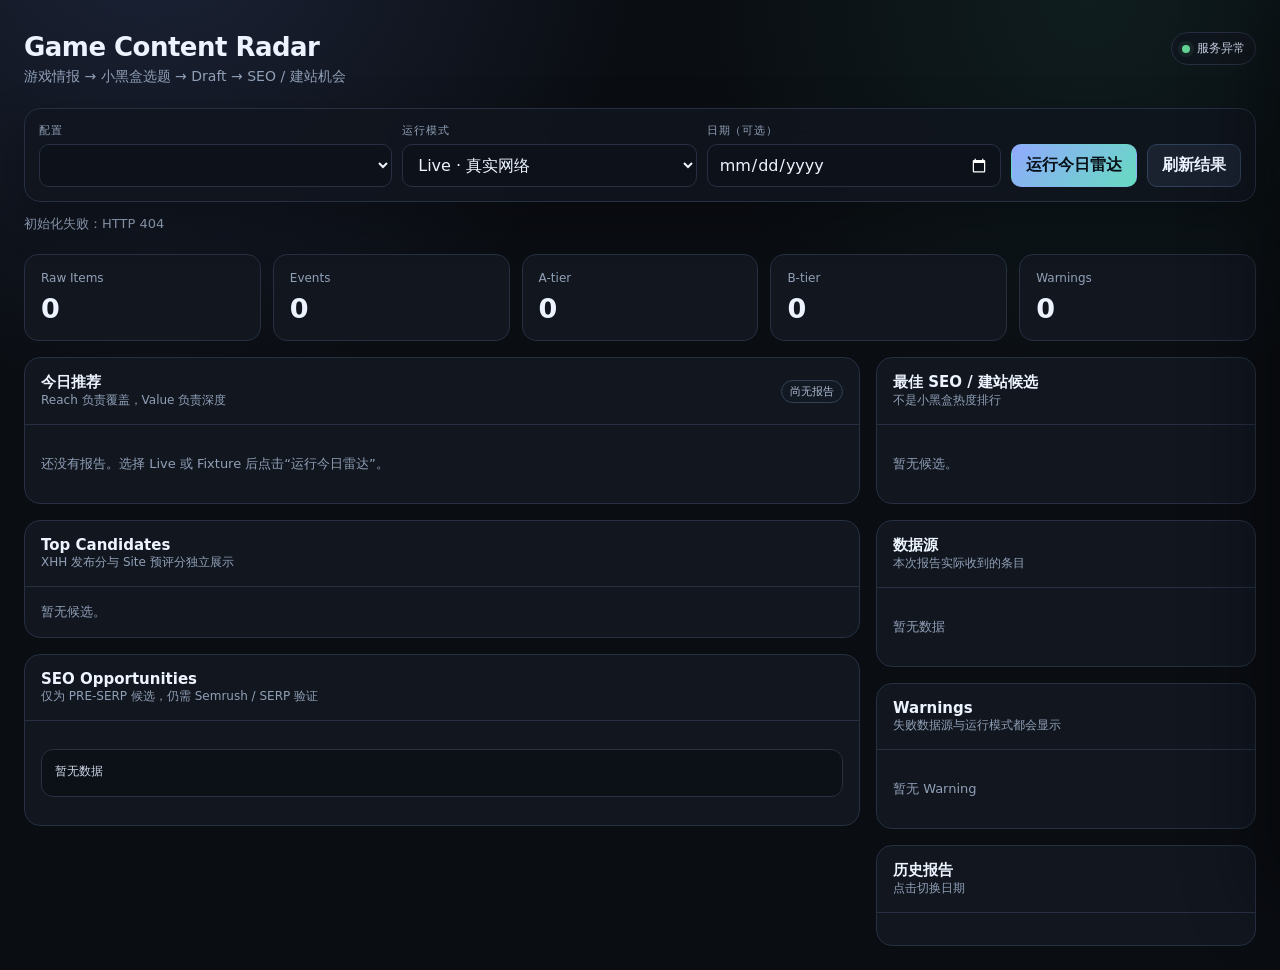
==== src/game_content_radar/web_ui/index.html @ a69b520b "feat: 增加本地网页仪表盘" ====
<!doctype html>
<html lang="zh-CN">
<head>
  <meta charset="utf-8" />
  <meta name="viewport" content="width=device-width, initial-scale=1" />
  <title>Game Content Radar</title>
  <style>
    :root {
      color-scheme: dark;
      --bg: #0a0d12;
      --panel: #11161f;
      --panel-2: #151c27;
      --border: #263041;
      --text: #edf3ff;
      --muted: #91a0b7;
      --soft: #c8d3e5;
      --accent: #7c9cff;
      --accent-2: #4bd7b5;
      --warn: #f3b44e;
      --danger: #ff6b7a;
      --good: #62d394;
      --shadow: 0 16px 46px rgba(0,0,0,.28);
    }
    * { box-sizing: border-box; }
    body {
      margin: 0;
      background:
        radial-gradient(circle at 12% -10%, rgba(124,156,255,.16), transparent 32%),
        radial-gradient(circle at 85% 0%, rgba(75,215,181,.08), transparent 28%),
        var(--bg);
      color: var(--text);
      font-family: Inter, ui-sans-serif, system-ui, -apple-system, BlinkMacSystemFont, "Segoe UI", sans-serif;
      min-height: 100vh;
    }
    button, select, input, textarea { font: inherit; }
    button { cursor: pointer; }
    a { color: #a8bbff; text-decoration: none; }
    a:hover { text-decoration: underline; }
    .shell { max-width: 1500px; margin: 0 auto; padding: 24px; }
    .topbar {
      display: flex; justify-content: space-between; gap: 20px; align-items: flex-start;
      padding: 8px 0 22px;
    }
    .brand h1 { margin: 0 0 6px; font-size: 26px; letter-spacing: -.02em; }
    .brand p { margin: 0; color: var(--muted); font-size: 14px; }
    .pill {
      display: inline-flex; align-items: center; gap: 7px; border: 1px solid var(--border);
      background: rgba(17,22,31,.8); padding: 7px 10px; border-radius: 999px;
      color: var(--soft); font-size: 12px; white-space: nowrap;
    }
    .dot { width: 8px; height: 8px; border-radius: 50%; background: var(--good); box-shadow: 0 0 0 4px rgba(98,211,148,.08); }
    .controlbar {
      display: grid; grid-template-columns: 1.2fr 1fr 1fr auto auto; gap: 10px;
      background: rgba(17,22,31,.86); border: 1px solid var(--border); border-radius: 16px;
      padding: 14px; box-shadow: var(--shadow); position: sticky; top: 12px; z-index: 8;
      backdrop-filter: blur(14px);
    }
    .field { display: flex; flex-direction: column; gap: 6px; }
    .field label { color: var(--muted); font-size: 11px; text-transform: uppercase; letter-spacing: .08em; }
    select, input[type="date"] {
      width: 100%; color: var(--text); background: #0d121a; border: 1px solid var(--border);
      border-radius: 10px; padding: 10px 11px; outline: none;
    }
    select:focus, input:focus, textarea:focus { border-color: #536ba8; box-shadow: 0 0 0 3px rgba(124,156,255,.1); }
    .primary, .secondary, .ghost {
      border-radius: 10px; padding: 10px 14px; border: 1px solid transparent; font-weight: 700;
      min-height: 40px;
    }
    .primary { color: #081018; background: linear-gradient(135deg, #91a9ff, #66dbc0); }
    .primary:disabled { opacity: .45; cursor: not-allowed; }
    .secondary { background: #1a2230; border-color: #31405a; color: var(--text); }
    .ghost { background: transparent; border-color: var(--border); color: var(--soft); }
    .toolbar-button { align-self: end; }
    .statusline { margin-top: 10px; min-height: 24px; color: var(--muted); font-size: 13px; display: flex; align-items: center; gap: 9px; }
    .spinner { width: 14px; height: 14px; border-radius: 50%; border: 2px solid #3a4558; border-top-color: var(--accent); animation: spin .8s linear infinite; display: none; }
    .spinner.on { display: inline-block; }
    @keyframes spin { to { transform: rotate(360deg); } }
    .mode-banner {
      margin-top: 18px; border-radius: 14px; padding: 12px 14px; border: 1px solid var(--border);
      display: none; font-size: 13px;
    }
    .mode-banner.fixture { display: block; border-color: #795d2c; background: rgba(243,180,78,.09); color: #f9d69a; }
    .mode-banner.offline { display: block; border-color: #5b5366; background: rgba(145,160,183,.08); color: #cad3e0; }
    .mode-banner.live { display: block; border-color: #285c4e; background: rgba(75,215,181,.07); color: #a7ecd9; }
    .stats { display: grid; grid-template-columns: repeat(5, minmax(0, 1fr)); gap: 12px; margin-top: 18px; }
    .stat { background: var(--panel); border: 1px solid var(--border); border-radius: 14px; padding: 16px; }
    .stat .k { color: var(--muted); font-size: 12px; margin-bottom: 8px; }
    .stat .v { font-size: 27px; font-weight: 800; letter-spacing: -.03em; }
    .layout { display: grid; grid-template-columns: minmax(0, 1.65fr) minmax(320px, .75fr); gap: 16px; margin-top: 16px; }
    .stack { display: flex; flex-direction: column; gap: 16px; }
    .panel { background: var(--panel); border: 1px solid var(--border); border-radius: 16px; overflow: hidden; }
    .panel-head { display: flex; justify-content: space-between; align-items: center; gap: 12px; padding: 15px 16px; border-bottom: 1px solid var(--border); }
    .panel-head h2 { margin: 0; font-size: 15px; }
    .panel-head .sub { color: var(--muted); font-size: 12px; }
    .panel-body { padding: 16px; }
    .picks { display: grid; grid-template-columns: 1fr 1fr; gap: 14px; }
    .pick-card { border: 1px solid var(--border); background: linear-gradient(145deg, rgba(21,28,39,.96), rgba(14,19,27,.96)); border-radius: 15px; padding: 16px; min-height: 250px; }
    .pick-kicker { color: var(--muted); font-size: 11px; text-transform: uppercase; letter-spacing: .1em; display: flex; justify-content: space-between; align-items: center; gap: 8px; }
    .score { display: inline-flex; align-items: center; justify-content: center; width: 42px; height: 42px; border-radius: 12px; background: #0b1119; border: 1px solid #324057; font-weight: 800; color: #b8c6ff; }
    .pick-card h3 { margin: 13px 0 6px; font-size: 18px; line-height: 1.4; }
    .meta { color: var(--muted); font-size: 12px; display: flex; flex-wrap: wrap; gap: 6px 10px; }
    .reason-list { margin: 14px 0; padding-left: 18px; color: var(--soft); font-size: 13px; line-height: 1.65; }
    .actions { display: flex; flex-wrap: wrap; gap: 8px; margin-top: 14px; }
    .tiny { padding: 8px 10px; min-height: auto; font-size: 12px; border-radius: 9px; }
    .tag { display: inline-flex; border: 1px solid #334056; background: #121923; color: #aebad0; border-radius: 999px; padding: 3px 8px; font-size: 11px; }
    .table-wrap { overflow: auto; }
    table { width: 100%; border-collapse: collapse; min-width: 760px; }
    th { text-align: left; color: var(--muted); font-size: 11px; font-weight: 600; padding: 11px 12px; border-bottom: 1px solid var(--border); text-transform: uppercase; letter-spacing: .07em; }
    td { padding: 12px; border-bottom: 1px solid #202a39; font-size: 13px; vertical-align: top; }
    tr:last-child td { border-bottom: 0; }
    tbody tr:hover { background: rgba(124,156,255,.035); }
    .rank { color: var(--muted); width: 34px; }
    .score-cell { font-weight: 800; font-variant-numeric: tabular-nums; }
    .site-high { color: #78dfaa; }
    .seo-card h3 { margin: 0 0 8px; line-height: 1.4; }
    .source-cloud { display: flex; flex-wrap: wrap; gap: 8px; }
    .source-item { border: 1px solid var(--border); border-radius: 10px; padding: 7px 9px; font-size: 12px; color: var(--soft); background: var(--panel-2); }
    .warning-list { margin: 0; padding-left: 18px; color: #f1c77f; font-size: 13px; line-height: 1.7; }
    .empty { color: var(--muted); font-size: 13px; padding: 14px 0; }
    .history { display: flex; flex-direction: column; gap: 7px; max-height: 270px; overflow: auto; }
    .history button { text-align: left; background: #0e141d; color: var(--soft); border: 1px solid var(--border); padding: 9px 10px; border-radius: 9px; }
    .history button:hover, .history button.active { border-color: #536ba8; background: #141c29; }
    pre.markdown { white-space: pre-wrap; word-break: break-word; background: #0c1118; border: 1px solid var(--border); border-radius: 12px; padding: 13px; max-height: 420px; overflow: auto; color: #cfd8e7; font-size: 12px; line-height: 1.65; }
    .drawer-backdrop { position: fixed; inset: 0; background: rgba(0,0,0,.62); z-index: 30; display: none; }
    .drawer-backdrop.on { display: block; }
    .drawer { position: fixed; top: 0; right: 0; height: 100vh; width: min(720px, 94vw); background: #0d121a; border-left: 1px solid var(--border); z-index: 31; transform: translateX(100%); transition: transform .2s ease; display: flex; flex-direction: column; box-shadow: -18px 0 70px rgba(0,0,0,.4); }
    .drawer.on { transform: translateX(0); }
    .drawer-head { padding: 16px 18px; border-bottom: 1px solid var(--border); display: flex; justify-content: space-between; gap: 12px; align-items: center; }
    .drawer-head h2 { font-size: 16px; margin: 0; }
    .drawer-body { padding: 16px 18px 40px; overflow: auto; flex: 1; }
    .drawer label { display: block; color: var(--muted); font-size: 11px; text-transform: uppercase; letter-spacing: .08em; margin: 16px 0 7px; }
    .drawer input[type="text"], .drawer textarea { width: 100%; background: #0a0f16; color: var(--text); border: 1px solid var(--border); border-radius: 10px; padding: 11px 12px; outline: none; }
    .drawer textarea { min-height: 320px; resize: vertical; line-height: 1.65; }
    .title-options { display: flex; flex-direction: column; gap: 7px; }
    .title-option { width: 100%; text-align: left; background: #111821; border: 1px solid var(--border); color: var(--soft); border-radius: 10px; padding: 9px 10px; font-size: 12px; line-height: 1.5; }
    .title-option:hover { border-color: #536ba8; }
    .evidence { font-size: 12px; color: var(--muted); line-height: 1.6; }
    .toast { position: fixed; bottom: 18px; left: 50%; transform: translateX(-50%) translateY(20px); background: #182232; border: 1px solid #3a4b66; color: var(--text); padding: 10px 14px; border-radius: 10px; opacity: 0; pointer-events: none; transition: .18s ease; z-index: 50; box-shadow: var(--shadow); }
    .toast.on { opacity: 1; transform: translateX(-50%) translateY(0); }
    @media (max-width: 1000px) {
      .controlbar { grid-template-columns: 1fr 1fr; position: static; }
      .toolbar-button { align-self: auto; }
      .stats { grid-template-columns: repeat(3, 1fr); }
      .layout { grid-template-columns: 1fr; }
    }
    @media (max-width: 700px) {
      .shell { padding: 15px; }
      .topbar { flex-direction: column; }
      .controlbar { grid-template-columns: 1fr; }
      .stats { grid-template-columns: 1fr 1fr; }
      .picks { grid-template-columns: 1fr; }
    }
  </style>
</head>
<body>
  <div class="shell">
    <div class="topbar">
      <div class="brand">
        <h1>Game Content Radar</h1>
        <p>游戏情报 → 小黑盒选题 → Draft → SEO / 建站机会</p>
      </div>
      <div class="pill"><span class="dot"></span><span id="serverState">本地服务已连接</span></div>
    </div>

    <div class="controlbar">
      <div class="field">
        <label>配置</label>
        <select id="configSelect"></select>
      </div>
      <div class="field">
        <label>运行模式</label>
        <select id="modeSelect">
          <option value="live">Live · 真实网络</option>
          <option value="fixture">Fixture · 测试数据</option>
          <option value="offline">Offline · 不联网</option>
        </select>
      </div>
      <div class="field">
        <label>日期（可选）</label>
        <input id="dateInput" type="date" />
      </div>
      <button class="primary toolbar-button" id="runButton">运行今日雷达</button>
      <button class="secondary toolbar-button" id="refreshButton">刷新结果</button>
    </div>
    <div class="statusline"><span class="spinner" id="spinner"></span><span id="statusText">正在读取报告…</span></div>
    <div id="modeBanner" class="mode-banner"></div>

    <div class="stats" id="stats"></div>

    <div class="layout">
      <main class="stack">
        <section class="panel">
          <div class="panel-head">
            <div><h2>今日推荐</h2><div class="sub">Reach 负责覆盖，Value 负责深度</div></div>
            <span class="tag" id="reportDate">尚无报告</span>
          </div>
          <div class="panel-body"><div class="picks" id="picks"></div></div>
        </section>

        <section class="panel">
          <div class="panel-head"><div><h2>Top Candidates</h2><div class="sub">XHH 发布分与 Site 预评分独立展示</div></div></div>
          <div class="table-wrap" id="candidateTable"></div>
        </section>

        <section class="panel">
          <div class="panel-head"><div><h2>SEO Opportunities</h2><div class="sub">仅为 PRE-SERP 候选，仍需 Semrush / SERP 验证</div></div></div>
          <div class="panel-body"><pre class="markdown" id="seoMarkdown">暂无数据</pre></div>
        </section>
      </main>

      <aside class="stack">
        <section class="panel">
          <div class="panel-head"><div><h2>最佳 SEO / 建站候选</h2><div class="sub">不是小黑盒热度排行</div></div></div>
          <div class="panel-body" id="seoPick"></div>
        </section>

        <section class="panel">
          <div class="panel-head"><div><h2>数据源</h2><div class="sub">本次报告实际收到的条目</div></div></div>
          <div class="panel-body"><div class="source-cloud" id="sourceCounts"></div></div>
        </section>

        <section class="panel">
          <div class="panel-head"><div><h2>Warnings</h2><div class="sub">失败数据源与运行模式都会显示</div></div></div>
          <div class="panel-body" id="warnings"></div>
        </section>

        <section class="panel">
          <div class="panel-head"><div><h2>历史报告</h2><div class="sub">点击切换日期</div></div></div>
          <div class="panel-body"><div class="history" id="history"></div></div>
        </section>
      </aside>
    </div>
  </div>

  <div class="drawer-backdrop" id="drawerBackdrop"></div>
  <aside class="drawer" id="drawer">
    <div class="drawer-head">
      <h2 id="drawerTitle">小黑盒 Draft</h2>
      <button class="ghost tiny" id="closeDrawer">关闭</button>
    </div>
    <div class="drawer-body">
      <div class="actions">
        <button class="primary tiny" id="copyDraft">复制发布文本</button>
        <button class="secondary tiny" id="saveDraft">保存编辑稿</button>
      </div>
      <label>标题</label>
      <input id="draftTitle" type="text" />
      <label>标题候选</label>
      <div class="title-options" id="titleOptions"></div>
      <label>正文</label>
      <textarea id="draftBody"></textarea>
      <label>互动问题</label>
      <input id="commentHook" type="text" />
      <label>Evidence / Sources</label>
      <div class="evidence" id="draftEvidence"></div>
    </div>
  </aside>
  <div class="toast" id="toast"></div>

<script>
  const state = { meta: null, report: null, activeDate: null, activeDraftSlug: null, jobId: null };
  const $ = (id) => document.getElementById(id);

  function esc(value) {
    return String(value ?? "").replace(/[&<>'"]/g, c => ({'&':'&amp;','<':'&lt;','>':'&gt;',"'":'&#39;','"':'&quot;'}[c]));
  }

  function jsArg(value) {
    return encodeURIComponent(String(value ?? '')).replace(/'/g, '%27');
  }

  function safeUrl(value) {
    try {
      const url = new URL(String(value ?? ''));
      return ['http:', 'https:'].includes(url.protocol) ? url.href : '';
    } catch {
      return '';
    }
  }

  function toast(message) {
    const el = $('toast');
    el.textContent = message;
    el.classList.add('on');
    clearTimeout(el._timer);
    el._timer = setTimeout(() => el.classList.remove('on'), 1800);
  }

  async function api(path, options = {}) {
    const res = await fetch(path, { headers: {'Content-Type': 'application/json'}, ...options });
    let data = null;
    try { data = await res.json(); } catch { data = {}; }
    if (!res.ok) throw new Error(data.detail || `HTTP ${res.status}`);
    return data;
  }

  function configQuery() {
    const value = $('configSelect').value;
    return value ? `?config=${encodeURIComponent(value)}` : '';
  }

  async function loadMeta() {
    state.meta = await api('/api/meta');
    const select = $('configSelect');
    select.innerHTML = '';
    const configs = state.meta.configs.length ? state.meta.configs : [state.meta.default_config];
    configs.forEach(path => {
      const option = document.createElement('option');
      option.value = path;
      option.textContent = path;
      if (path === state.meta.default_config) option.selected = true;
      select.appendChild(option);
    });
  }

  async function loadReports(preferredDate = null) {
    const data = await api('/api/reports' + configQuery());
    renderHistory(data.dates || []);
    const date = preferredDate || state.activeDate || data.dates?.[0];
    if (date) await loadReport(date);
    else renderEmptyDashboard();
  }

  async function loadReport(date) {
    setStatus(`正在读取 ${date}…`, true);
    const report = await api(`/api/reports/${encodeURIComponent(date)}` + configQuery());
    state.report = report;
    state.activeDate = date;
    renderReport(report);
    const dates = [...document.querySelectorAll('#history button')];
    dates.forEach(b => b.classList.toggle('active', b.dataset.date === date));
    setStatus(`已加载 ${date} 报告`, false);
  }

  function renderEmptyDashboard() {
    state.report = null;
    state.activeDate = null;
    $('reportDate').textContent = '尚无报告';
    $('stats').innerHTML = [
      ['Raw Items', 0], ['Events', 0], ['A-tier', 0], ['B-tier', 0], ['Warnings', 0]
    ].map(([k,v]) => `<div class="stat"><div class="k">${k}</div><div class="v">${v}</div></div>`).join('');
    $('picks').innerHTML = '<div class="empty">还没有报告。选择 Live 或 Fixture 后点击“运行今日雷达”。</div>';
    $('candidateTable').innerHTML = '<div class="empty" style="padding:16px">暂无候选。</div>';
    $('seoPick').innerHTML = '<div class="empty">暂无候选。</div>';
    $('sourceCounts').innerHTML = '<span class="empty">暂无数据</span>';
    $('warnings').innerHTML = '<div class="empty">暂无 Warning</div>';
    $('seoMarkdown').textContent = '暂无数据';
    $('modeBanner').className = 'mode-banner';
  }

  function renderReport(report) {
    $('reportDate').textContent = report.date;
    renderModeBanner(report.mode, report.warnings || []);
    const stats = report.stats || {};
    const rows = [
      ['Raw Items', stats.raw_items ?? 0],
      ['Events', stats.events ?? 0],
      ['A-tier (80+)', stats.a_tier ?? 0],
      ['B-tier (65–79)', stats.b_tier ?? 0],
      ['Warnings', (report.warnings || []).length],
    ];
    $('stats').innerHTML = rows.map(([k,v]) => `<div class="stat"><div class="k">${esc(k)}</div><div class="v">${esc(v)}</div></div>`).join('');
    renderPicks(report);
    renderCandidates(report.candidates || []);
    renderSeoPick(report.seo_pick);
    renderSources(report.source_counts || {});
    renderWarnings(report.warnings || []);
    $('seoMarkdown').textContent = report.seo_markdown || '暂无 SEO Opportunity 文件。';
  }

  function renderModeBanner(mode, warnings) {
    const el = $('modeBanner');
    el.className = `mode-banner ${mode}`;
    if (mode === 'fixture') {
      el.innerHTML = '<strong>Fixture 测试报告</strong>：当前数据来自 synthetic/offline fixture，不代表真实 Steam / Epic / Reddit / 小黑盒当天信息。请切到 <strong>Live</strong> 再做选题决策。';
    } else if (mode === 'offline') {
      el.innerHTML = '<strong>Offline 报告</strong>：本次没有执行网络采集，只用于检查流程。';
    } else {
      const failureCount = warnings.filter(x => /failed|unavailable|error/i.test(x)).length;
      el.innerHTML = failureCount
        ? `<strong>Live 报告</strong>：已执行真实网络采集，但有 ${failureCount} 个数据源/步骤出现异常，请先看 Warnings。`
        : '<strong>Live 报告</strong>：数据来自本次真实网络采集，可进入人工审核流程。';
    }
  }

  function pickHtml(kind, event, draftSlug, draft) {
    if (!event) return `<div class="pick-card"><div class="pick-kicker">${kind}</div><div class="empty">今天没有达到阈值的推荐。</div></div>`;
    const reasons = (event.xhh_reasons || []).slice(0, 4).map(r => `<li>${esc(r)}</li>`).join('');
    const draftButton = draft ? `<button class="primary tiny" onclick="openDraft('${draftSlug}')">打开 Draft</button>` : '';
    const sources = (event.source_names || []).map(s => `<span class="tag">${esc(s)}</span>`).join(' ');
    return `<div class="pick-card">
      <div class="pick-kicker"><span>${esc(kind)}</span><span class="score">${esc(event.xhh_score)}</span></div>
      <h3>${esc(event.event_title)}</h3>
      <div class="meta"><span>${esc(event.game_name)}</span><span>${esc(event.category)}</span><span>Site ${esc(event.site_score)}</span></div>
      <div style="margin-top:10px">${sources}</div>
      <ul class="reason-list">${reasons || '<li>暂无评分理由</li>'}</ul>
      <div class="actions">${draftButton}<button class="ghost tiny" onclick="copyText('${jsArg(event.event_title)}')">复制选题</button></div>
    </div>`;
  }

  function renderPicks(report) {
    $('picks').innerHTML =
      pickHtml('Reach Pick', report.reach_pick, 'reach-pick', report.drafts?.['reach-pick']) +
      pickHtml('Value Pick', report.value_pick, 'value-pick', report.drafts?.['value-pick']);
  }

  function renderCandidates(items) {
    if (!items.length) {
      $('candidateTable').innerHTML = '<div class="empty" style="padding:16px">暂无候选。</div>';
      return;
    }
    const body = items.map((e, i) => `<tr>
      <td class="rank">${i + 1}</td>
      <td><strong>${esc(e.event_title)}</strong><div class="meta" style="margin-top:5px">${esc(e.game_name)}</div></td>
      <td><span class="tag">${esc(e.category)}</span></td>
      <td class="score-cell">${esc(e.xhh_score)}</td>
      <td class="score-cell ${e.site_score >= 70 ? 'site-high' : ''}">${esc(e.site_score)}</td>
      <td>${(e.source_names || []).map(esc).join(', ') || '-'}</td>
    </tr>`).join('');
    $('candidateTable').innerHTML = `<table><thead><tr><th>#</th><th>Event</th><th>Type</th><th>XHH</th><th>Site(pre)</th><th>Sources</th></tr></thead><tbody>${body}</tbody></table>`;
  }

  function renderSeoPick(event) {
    if (!event) { $('seoPick').innerHTML = '<div class="empty">暂无候选。</div>'; return; }
    const sourceLinks = (event.source_urls || []).slice(0,4)
      .map((url, i) => [safeUrl(url), i])
      .filter(([url]) => url)
      .map(([url, i]) => `<a href="${esc(url)}" target="_blank" rel="noreferrer">来源 ${i + 1}</a>`)
      .join(' · ');
    $('seoPick').innerHTML = `<div class="seo-card">
      <div class="score" style="float:right">${esc(event.site_score)}</div>
      <h3>${esc(event.event_title)}</h3>
      <div class="meta"><span>${esc(event.category)}</span><span>XHH ${esc(event.xhh_score)}</span></div>
      <p style="color:var(--soft);font-size:13px;line-height:1.65;margin:14px 0">这是 PRE-SERP 分数，只表示值得进一步验证，不等于“应该马上建站”。</p>
      <div class="meta">${sourceLinks || '暂无来源链接'}</div>
    </div>`;
  }

  function renderSources(counts) {
    const entries = Object.entries(counts);
    $('sourceCounts').innerHTML = entries.length
      ? entries.map(([name,count]) => `<span class="source-item">${esc(name)} · <strong>${esc(count)}</strong></span>`).join('')
      : '<span class="empty">暂无数据</span>';
  }

  function renderWarnings(items) {
    $('warnings').innerHTML = items.length
      ? `<ul class="warning-list">${items.map(x => `<li>${esc(x)}</li>`).join('')}</ul>`
      : '<div class="empty">没有 Warning。</div>';
  }

  function renderHistory(dates) {
    $('history').innerHTML = dates.length
      ? dates.map(date => `<button data-date="${esc(date)}" onclick="loadReport('${esc(date)}')">${esc(date)}</button>`).join('')
      : '<div class="empty">暂无历史报告。</div>';
  }

  function setStatus(text, spinning) {
    $('statusText').textContent = text;
    $('spinner').classList.toggle('on', !!spinning);
  }

  async function startRun() {
    const mode = $('modeSelect').value;
    const config = $('configSelect').value;
    const date = $('dateInput').value || null;
    $('runButton').disabled = true;
    setStatus(mode === 'live' ? '真实网络采集中，可能需要几分钟…' : '正在运行测试流程…', true);
    try {
      const job = await api('/api/run', {
        method: 'POST',
        body: JSON.stringify({ mode, config, date })
      });
      state.jobId = job.id;
      pollJob(job.id);
    } catch (err) {
      $('runButton').disabled = false;
      setStatus(`运行失败：${err.message}`, false);
    }
  }

  async function pollJob(jobId) {
    try {
      const job = await api(`/api/jobs/${jobId}`);
      if (job.status === 'done') {
        $('runButton').disabled = false;
        state.report = job.report;
        state.activeDate = job.date;
        renderReport(job.report);
        await loadReports(job.date);
        setStatus(`完成：${job.date}`, false);
        toast('今日雷达已生成');
        return;
      }
      if (job.status === 'error') {
        $('runButton').disabled = false;
        setStatus(`运行失败：${job.error}`, false);
        return;
      }
      setStatus(job.status === 'queued' ? '任务已排队…' : '采集 / 聚类 / 评分 / 生成 Draft 中…', true);
      setTimeout(() => pollJob(jobId), 1300);
    } catch (err) {
      $('runButton').disabled = false;
      setStatus(`任务状态读取失败：${err.message}`, false);
    }
  }

  function openDraft(slug) {
    const draft = state.report?.drafts?.[slug];
    if (!draft) return toast('这个选题没有 Draft');
    state.activeDraftSlug = slug;
    $('drawerTitle').textContent = slug === 'reach-pick' ? 'Reach Pick Draft' : slug === 'value-pick' ? 'Value Pick Draft' : 'Alternative Draft';
    $('draftTitle').value = draft.selected_title || '';
    $('draftBody').value = draft.body_markdown || '';
    $('commentHook').value = draft.comment_hook || '';
    $('titleOptions').innerHTML = (draft.title_candidates || []).map(t => `<button class="title-option" onclick="chooseTitle('${jsArg(t.title || '')}')"><strong>${esc(t.style || '候选')}</strong> · ${esc(t.title || '')}${t.score ? ` <span style="color:var(--muted)">(${esc(t.score)})</span>` : ''}</button>`).join('') || '<div class="empty">没有其他标题候选</div>';
    const evidence = (draft.evidence || []).map((e, i) => {
      const source = safeUrl(e.source);
      const link = source ? `<br><a href="${esc(source)}" target="_blank" rel="noreferrer">${esc(source)}</a>` : '';
      return `<div style="margin-bottom:9px"><strong>#${i+1}</strong> ${esc(e.claim || e.type || JSON.stringify(e))}${link}</div>`;
    }).join('');
    $('draftEvidence').innerHTML = evidence || '暂无 Evidence';
    $('drawerBackdrop').classList.add('on');
    $('drawer').classList.add('on');
  }

  function closeDraft() {
    $('drawerBackdrop').classList.remove('on');
    $('drawer').classList.remove('on');
  }

  function chooseTitle(encoded) {
    $('draftTitle').value = decodeURIComponent(encoded);
  }

  async function copyDraft() {
    const text = `${$('draftTitle').value}\n\n${$('draftBody').value}\n\n${$('commentHook').value}`.trim();
    await navigator.clipboard.writeText(text);
    toast('发布文本已复制');
  }

  async function saveDraft() {
    if (!state.activeDate || !state.activeDraftSlug) return;
    try {
      const result = await api(`/api/drafts/${state.activeDate}/${state.activeDraftSlug}` + configQuery(), {
        method: 'PUT',
        body: JSON.stringify({
          title: $('draftTitle').value,
          body_markdown: $('draftBody').value,
          comment_hook: $('commentHook').value,
        })
      });
      toast(`已保存：${result.path}`);
    } catch (err) {
      toast(`保存失败：${err.message}`);
    }
  }

  async function copyText(encoded) {
    await navigator.clipboard.writeText(decodeURIComponent(encoded));
    toast('已复制');
  }

  $('runButton').addEventListener('click', startRun);
  $('refreshButton').addEventListener('click', () => loadReports(state.activeDate).catch(err => setStatus(err.message, false)));
  $('configSelect').addEventListener('change', () => { state.activeDate = null; loadReports().catch(err => setStatus(err.message, false)); });
  $('closeDrawer').addEventListener('click', closeDraft);
  $('drawerBackdrop').addEventListener('click', closeDraft);
  $('copyDraft').addEventListener('click', copyDraft);
  $('saveDraft').addEventListener('click', saveDraft);

  (async function boot() {
    try {
      await loadMeta();
      await loadReports();
      if (!state.report) setStatus('没有现成报告，可以先用 Fixture 验证 UI，再切 Live。', false);
    } catch (err) {
      $('serverState').textContent = '服务异常';
      setStatus(`初始化失败：${err.message}`, false);
      renderEmptyDashboard();
    }
  })();
</script>
</body>
</html>
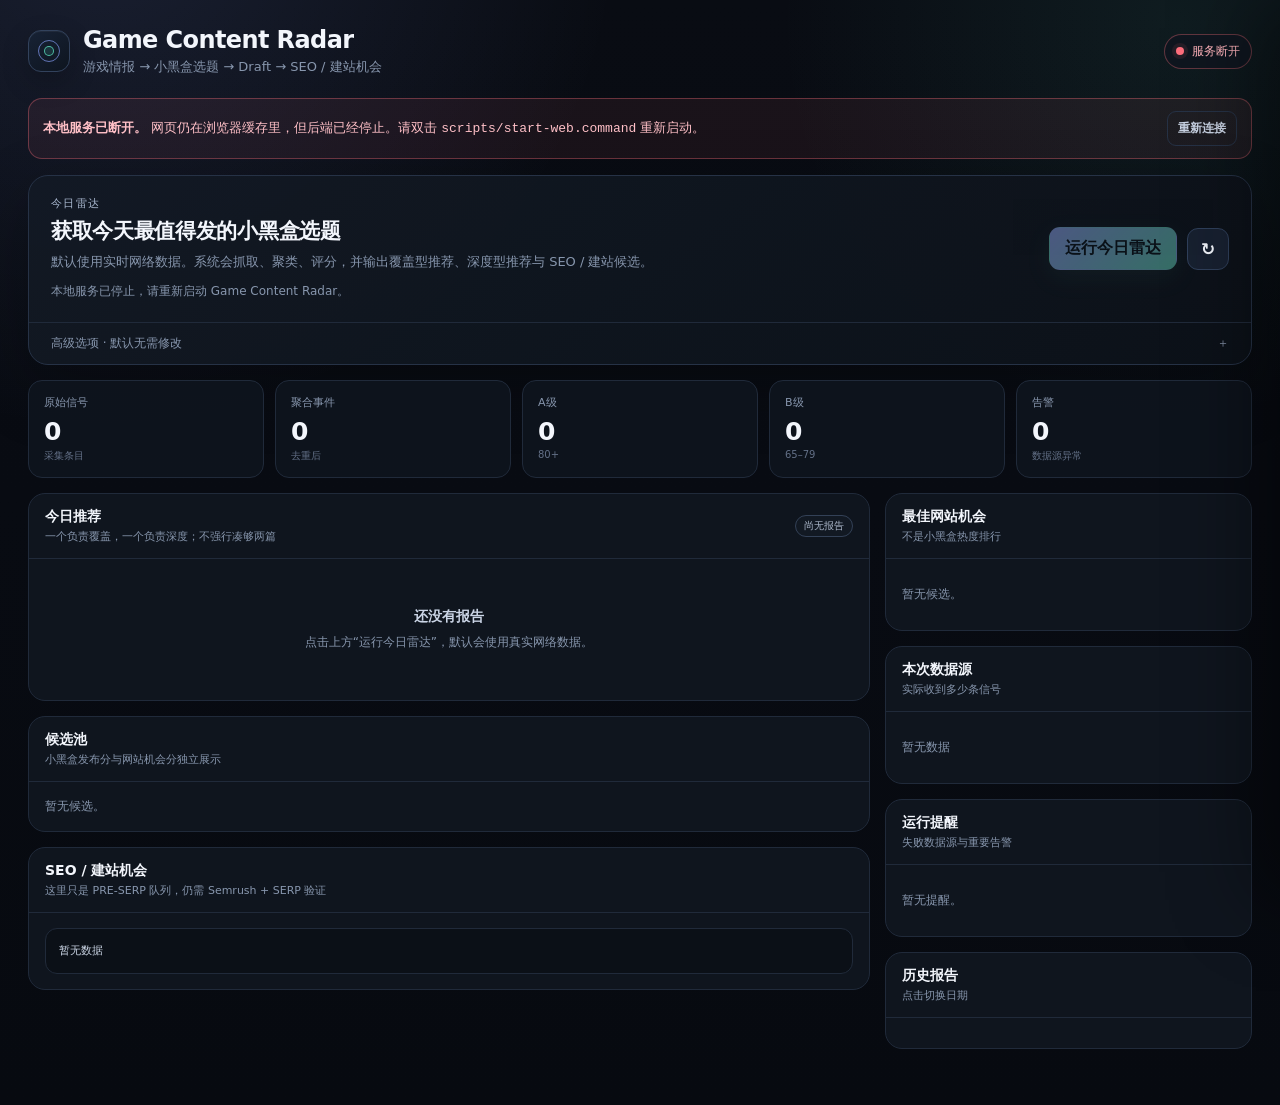
==== commit 4fc766ff: "feat: 优化本地仪表盘启动体验" ====
--- a/src/game_content_radar/web_ui/index.html
+++ b/src/game_content_radar/web_ui/index.html
@@ -7,225 +7,296 @@
   <style>
     :root {
       color-scheme: dark;
-      --bg: #0a0d12;
-      --panel: #11161f;
-      --panel-2: #151c27;
-      --border: #263041;
-      --text: #edf3ff;
-      --muted: #91a0b7;
-      --soft: #c8d3e5;
-      --accent: #7c9cff;
-      --accent-2: #4bd7b5;
-      --warn: #f3b44e;
-      --danger: #ff6b7a;
+      --bg: #080b12;
+      --bg-2: #0b1019;
+      --panel: rgba(16, 22, 32, .92);
+      --panel-2: #141b27;
+      --panel-3: #0d131d;
+      --border: #263246;
+      --border-soft: #202a3a;
+      --text: #f3f6fc;
+      --soft: #cbd5e6;
+      --muted: #8796ad;
+      --accent: #8ba3ff;
+      --accent-2: #59d9ba;
       --good: #62d394;
-      --shadow: 0 16px 46px rgba(0,0,0,.28);
+      --busy: #f0bb63;
+      --danger: #ff6f7d;
+      --warn: #f2bc68;
+      --shadow: 0 22px 64px rgba(0,0,0,.26);
     }
     * { box-sizing: border-box; }
+    html { background: var(--bg); }
     body {
       margin: 0;
+      min-height: 100vh;
+      color: var(--text);
       background:
-        radial-gradient(circle at 12% -10%, rgba(124,156,255,.16), transparent 32%),
-        radial-gradient(circle at 85% 0%, rgba(75,215,181,.08), transparent 28%),
-        var(--bg);
-      color: var(--text);
+        radial-gradient(circle at 8% -8%, rgba(139,163,255,.13), transparent 31%),
+        radial-gradient(circle at 92% 2%, rgba(89,217,186,.08), transparent 25%),
+        linear-gradient(180deg, #090c13 0%, #080b12 45%, #070a10 100%);
       font-family: Inter, ui-sans-serif, system-ui, -apple-system, BlinkMacSystemFont, "Segoe UI", sans-serif;
-      min-height: 100vh;
     }
     button, select, input, textarea { font: inherit; }
     button { cursor: pointer; }
-    a { color: #a8bbff; text-decoration: none; }
+    a { color: #aebeff; text-decoration: none; }
     a:hover { text-decoration: underline; }
-    .shell { max-width: 1500px; margin: 0 auto; padding: 24px; }
-    .topbar {
-      display: flex; justify-content: space-between; gap: 20px; align-items: flex-start;
-      padding: 8px 0 22px;
-    }
-    .brand h1 { margin: 0 0 6px; font-size: 26px; letter-spacing: -.02em; }
-    .brand p { margin: 0; color: var(--muted); font-size: 14px; }
-    .pill {
-      display: inline-flex; align-items: center; gap: 7px; border: 1px solid var(--border);
-      background: rgba(17,22,31,.8); padding: 7px 10px; border-radius: 999px;
-      color: var(--soft); font-size: 12px; white-space: nowrap;
-    }
-    .dot { width: 8px; height: 8px; border-radius: 50%; background: var(--good); box-shadow: 0 0 0 4px rgba(98,211,148,.08); }
-    .controlbar {
-      display: grid; grid-template-columns: 1.2fr 1fr 1fr auto auto; gap: 10px;
-      background: rgba(17,22,31,.86); border: 1px solid var(--border); border-radius: 16px;
-      padding: 14px; box-shadow: var(--shadow); position: sticky; top: 12px; z-index: 8;
-      backdrop-filter: blur(14px);
-    }
-    .field { display: flex; flex-direction: column; gap: 6px; }
-    .field label { color: var(--muted); font-size: 11px; text-transform: uppercase; letter-spacing: .08em; }
-    select, input[type="date"] {
-      width: 100%; color: var(--text); background: #0d121a; border: 1px solid var(--border);
-      border-radius: 10px; padding: 10px 11px; outline: none;
-    }
-    select:focus, input:focus, textarea:focus { border-color: #536ba8; box-shadow: 0 0 0 3px rgba(124,156,255,.1); }
+    .shell { max-width: 1480px; margin: 0 auto; padding: 24px 28px 56px; }
+    .topbar { display: flex; justify-content: space-between; gap: 24px; align-items: center; padding: 2px 0 22px; }
+    .brand { display: flex; align-items: center; gap: 13px; }
+    .brand-mark {
+      width: 42px; height: 42px; border-radius: 13px; position: relative; flex: 0 0 auto;
+      border: 1px solid #32425c; background: linear-gradient(145deg, #172235, #0e151f);
+      box-shadow: inset 0 1px 0 rgba(255,255,255,.05), 0 10px 28px rgba(0,0,0,.2);
+    }
+    .brand-mark::before, .brand-mark::after { content: ""; position: absolute; border-radius: 50%; border: 1px solid rgba(139,163,255,.65); }
+    .brand-mark::before { inset: 9px; }
+    .brand-mark::after { inset: 15px; border-color: rgba(89,217,186,.82); background: rgba(89,217,186,.13); }
+    .brand-copy h1 { margin: 0; font-size: 24px; letter-spacing: -.025em; }
+    .brand-copy p { margin: 4px 0 0; color: var(--muted); font-size: 13px; }
+    .server-pill {
+      display: inline-flex; align-items: center; gap: 8px; border: 1px solid var(--border);
+      background: rgba(16,22,32,.82); padding: 8px 11px; border-radius: 999px; color: var(--soft); font-size: 12px;
+    }
+    .server-dot { width: 8px; height: 8px; border-radius: 50%; background: var(--muted); box-shadow: 0 0 0 4px rgba(135,150,173,.08); }
+    .server-pill.ready .server-dot { background: var(--good); box-shadow: 0 0 0 4px rgba(98,211,148,.09); }
+    .server-pill.busy .server-dot { background: var(--busy); box-shadow: 0 0 0 4px rgba(240,187,99,.09); }
+    .server-pill.down { border-color: rgba(255,111,125,.35); color: #ffb3bb; }
+    .server-pill.down .server-dot { background: var(--danger); box-shadow: 0 0 0 4px rgba(255,111,125,.09); }
+
+    .connection-banner {
+      display: none; margin-bottom: 16px; border: 1px solid rgba(255,111,125,.35); background: rgba(255,111,125,.07);
+      color: #ffc0c7; border-radius: 14px; padding: 12px 14px; font-size: 13px; line-height: 1.55;
+      align-items: center; justify-content: space-between; gap: 16px;
+    }
+    .connection-banner.on { display: flex; }
+
+    .run-card {
+      border: 1px solid var(--border); border-radius: 20px; background: linear-gradient(145deg, rgba(18,25,36,.95), rgba(12,17,25,.95));
+      box-shadow: var(--shadow); overflow: hidden;
+    }
+    .run-main { display: grid; grid-template-columns: 1fr auto; gap: 24px; align-items: center; padding: 20px 22px; }
+    .eyebrow { color: #a9b8cf; font-size: 11px; text-transform: uppercase; letter-spacing: .12em; margin-bottom: 6px; }
+    .run-copy h2 { margin: 0 0 7px; font-size: 21px; letter-spacing: -.015em; }
+    .run-copy p { margin: 0; color: var(--muted); font-size: 13px; line-height: 1.55; }
+    .run-actions { display: flex; gap: 10px; align-items: center; }
     .primary, .secondary, .ghost {
-      border-radius: 10px; padding: 10px 14px; border: 1px solid transparent; font-weight: 700;
-      min-height: 40px;
-    }
-    .primary { color: #081018; background: linear-gradient(135deg, #91a9ff, #66dbc0); }
-    .primary:disabled { opacity: .45; cursor: not-allowed; }
-    .secondary { background: #1a2230; border-color: #31405a; color: var(--text); }
+      border-radius: 11px; min-height: 42px; padding: 10px 15px; border: 1px solid transparent; font-weight: 750;
+    }
+    .primary { color: #071016; background: linear-gradient(135deg, #98adff, #67dec1); box-shadow: 0 8px 24px rgba(89,217,186,.11); }
+    .primary:hover { filter: brightness(1.05); }
+    .primary:disabled { opacity: .45; cursor: not-allowed; filter: none; }
+    .secondary { background: #182131; border-color: #30405b; color: var(--text); }
     .ghost { background: transparent; border-color: var(--border); color: var(--soft); }
-    .toolbar-button { align-self: end; }
-    .statusline { margin-top: 10px; min-height: 24px; color: var(--muted); font-size: 13px; display: flex; align-items: center; gap: 9px; }
-    .spinner { width: 14px; height: 14px; border-radius: 50%; border: 2px solid #3a4558; border-top-color: var(--accent); animation: spin .8s linear infinite; display: none; }
+    .tiny { min-height: 34px; padding: 7px 10px; font-size: 12px; border-radius: 9px; }
+    .icon-button { width: 42px; padding: 0; display: inline-flex; align-items: center; justify-content: center; font-size: 17px; }
+    .run-status { display: flex; align-items: center; gap: 9px; color: var(--muted); font-size: 12px; margin-top: 10px; min-height: 20px; }
+    .spinner { width: 13px; height: 13px; border-radius: 50%; border: 2px solid #3d4859; border-top-color: var(--accent); display: none; animation: spin .8s linear infinite; }
     .spinner.on { display: inline-block; }
     @keyframes spin { to { transform: rotate(360deg); } }
-    .mode-banner {
-      margin-top: 18px; border-radius: 14px; padding: 12px 14px; border: 1px solid var(--border);
-      display: none; font-size: 13px;
-    }
-    .mode-banner.fixture { display: block; border-color: #795d2c; background: rgba(243,180,78,.09); color: #f9d69a; }
-    .mode-banner.offline { display: block; border-color: #5b5366; background: rgba(145,160,183,.08); color: #cad3e0; }
-    .mode-banner.live { display: block; border-color: #285c4e; background: rgba(75,215,181,.07); color: #a7ecd9; }
-    .stats { display: grid; grid-template-columns: repeat(5, minmax(0, 1fr)); gap: 12px; margin-top: 18px; }
-    .stat { background: var(--panel); border: 1px solid var(--border); border-radius: 14px; padding: 16px; }
-    .stat .k { color: var(--muted); font-size: 12px; margin-bottom: 8px; }
-    .stat .v { font-size: 27px; font-weight: 800; letter-spacing: -.03em; }
-    .layout { display: grid; grid-template-columns: minmax(0, 1.65fr) minmax(320px, .75fr); gap: 16px; margin-top: 16px; }
-    .stack { display: flex; flex-direction: column; gap: 16px; }
-    .panel { background: var(--panel); border: 1px solid var(--border); border-radius: 16px; overflow: hidden; }
-    .panel-head { display: flex; justify-content: space-between; align-items: center; gap: 12px; padding: 15px 16px; border-bottom: 1px solid var(--border); }
-    .panel-head h2 { margin: 0; font-size: 15px; }
-    .panel-head .sub { color: var(--muted); font-size: 12px; }
-    .panel-body { padding: 16px; }
-    .picks { display: grid; grid-template-columns: 1fr 1fr; gap: 14px; }
-    .pick-card { border: 1px solid var(--border); background: linear-gradient(145deg, rgba(21,28,39,.96), rgba(14,19,27,.96)); border-radius: 15px; padding: 16px; min-height: 250px; }
-    .pick-kicker { color: var(--muted); font-size: 11px; text-transform: uppercase; letter-spacing: .1em; display: flex; justify-content: space-between; align-items: center; gap: 8px; }
-    .score { display: inline-flex; align-items: center; justify-content: center; width: 42px; height: 42px; border-radius: 12px; background: #0b1119; border: 1px solid #324057; font-weight: 800; color: #b8c6ff; }
-    .pick-card h3 { margin: 13px 0 6px; font-size: 18px; line-height: 1.4; }
-    .meta { color: var(--muted); font-size: 12px; display: flex; flex-wrap: wrap; gap: 6px 10px; }
-    .reason-list { margin: 14px 0; padding-left: 18px; color: var(--soft); font-size: 13px; line-height: 1.65; }
-    .actions { display: flex; flex-wrap: wrap; gap: 8px; margin-top: 14px; }
-    .tiny { padding: 8px 10px; min-height: auto; font-size: 12px; border-radius: 9px; }
-    .tag { display: inline-flex; border: 1px solid #334056; background: #121923; color: #aebad0; border-radius: 999px; padding: 3px 8px; font-size: 11px; }
+    details.advanced { border-top: 1px solid var(--border-soft); }
+    details.advanced summary { list-style: none; cursor: pointer; color: var(--muted); font-size: 12px; padding: 12px 22px; user-select: none; }
+    details.advanced summary::-webkit-details-marker { display: none; }
+    details.advanced summary::after { content: "＋"; float: right; color: #7f8da2; }
+    details.advanced[open] summary::after { content: "－"; }
+    .advanced-grid { display: grid; grid-template-columns: 1.2fr 1fr 1fr; gap: 12px; padding: 0 22px 18px; }
+    .field { display: flex; flex-direction: column; gap: 6px; }
+    .field label { color: var(--muted); font-size: 11px; }
+    select, input[type="date"] {
+      width: 100%; color: var(--text); background: #0d131d; border: 1px solid var(--border); border-radius: 10px; padding: 10px 11px; outline: none;
+    }
+    select:focus, input:focus, textarea:focus { border-color: #536da9; box-shadow: 0 0 0 3px rgba(139,163,255,.09); }
+
+    .mode-banner { display: none; margin-top: 14px; border-radius: 13px; padding: 11px 13px; border: 1px solid var(--border); font-size: 12px; line-height: 1.55; }
+    .mode-banner.fixture { display: block; border-color: #70572b; background: rgba(242,188,104,.08); color: #f6d6a2; }
+    .mode-banner.offline { display: block; color: #c2cbd8; background: rgba(135,150,173,.07); }
+    .mode-banner.live.warning { display: block; border-color: #6d572d; background: rgba(242,188,104,.07); color: #f5d39a; }
+
+    .stats { display: grid; grid-template-columns: repeat(5, minmax(0, 1fr)); gap: 11px; margin-top: 15px; }
+    .stat { border: 1px solid var(--border-soft); background: rgba(15,21,31,.83); border-radius: 14px; padding: 14px 15px; }
+    .stat .k { color: var(--muted); font-size: 11px; margin-bottom: 7px; }
+    .stat .v { font-size: 25px; font-weight: 820; letter-spacing: -.03em; }
+    .stat .hint { margin-top: 3px; color: #637087; font-size: 10px; }
+
+    .layout { display: grid; grid-template-columns: minmax(0, 1.65fr) minmax(330px, .72fr); gap: 15px; margin-top: 15px; }
+    .stack { display: flex; flex-direction: column; gap: 15px; }
+    .panel { background: var(--panel); border: 1px solid var(--border-soft); border-radius: 17px; overflow: hidden; }
+    .panel-head { display: flex; justify-content: space-between; gap: 14px; align-items: center; padding: 14px 16px; border-bottom: 1px solid var(--border-soft); }
+    .panel-title h2 { margin: 0; font-size: 14px; }
+    .panel-title .sub { margin-top: 3px; color: var(--muted); font-size: 11px; }
+    .panel-body { padding: 15px 16px; }
+    .tag { display: inline-flex; align-items: center; border: 1px solid #334157; background: #121923; color: #afbbce; border-radius: 999px; padding: 3px 8px; font-size: 10px; }
+
+    .picks { display: grid; grid-template-columns: 1fr 1fr; gap: 12px; }
+    .pick-card { border: 1px solid #28354a; background: linear-gradient(145deg, rgba(21,29,42,.92), rgba(13,18,27,.94)); border-radius: 15px; padding: 15px; min-height: 235px; }
+    .pick-card.reach { box-shadow: inset 0 1px 0 rgba(139,163,255,.05); }
+    .pick-card.value { box-shadow: inset 0 1px 0 rgba(89,217,186,.05); }
+    .pick-kicker { display: flex; justify-content: space-between; gap: 10px; align-items: center; color: var(--muted); font-size: 10px; letter-spacing: .08em; text-transform: uppercase; }
+    .pick-card h3 { margin: 12px 0 7px; font-size: 17px; line-height: 1.45; }
+    .score { width: 39px; height: 39px; border-radius: 11px; display: inline-flex; align-items: center; justify-content: center; border: 1px solid #34435d; background: #0b1119; font-weight: 820; color: #bec9ff; }
+    .meta { color: var(--muted); font-size: 11px; display: flex; flex-wrap: wrap; gap: 5px 10px; }
+    .reason-list { margin: 12px 0 0; padding-left: 17px; color: var(--soft); font-size: 12px; line-height: 1.58; }
+    .actions { display: flex; gap: 8px; flex-wrap: wrap; margin-top: 13px; }
+    .source-tags { display: flex; gap: 5px; flex-wrap: wrap; margin-top: 9px; }
+
+    .seo-card h3 { margin: 0 0 8px; font-size: 15px; line-height: 1.45; }
+    .seo-score { float: right; margin-left: 12px; }
+    .seo-note { color: var(--soft); font-size: 12px; line-height: 1.6; margin: 12px 0; }
+    .source-cloud { display: flex; flex-wrap: wrap; gap: 7px; }
+    .source-item { border: 1px solid var(--border); border-radius: 10px; padding: 7px 9px; font-size: 11px; color: var(--soft); background: var(--panel-2); }
+    .warning-list { margin: 0; padding-left: 17px; color: #efc982; font-size: 12px; line-height: 1.65; }
+    .empty { color: var(--muted); font-size: 12px; padding: 12px 0; }
+    .empty-hero { text-align: center; padding: 34px 16px; }
+    .empty-hero strong { display: block; color: var(--soft); margin-bottom: 5px; font-size: 14px; }
+    .history { display: flex; flex-direction: column; gap: 6px; max-height: 230px; overflow: auto; }
+    .history button { text-align: left; background: #0e141d; color: var(--soft); border: 1px solid var(--border); padding: 8px 9px; border-radius: 9px; font-size: 11px; }
+    .history button:hover, .history button.active { border-color: #536ba8; background: #141c29; }
+
     .table-wrap { overflow: auto; }
-    table { width: 100%; border-collapse: collapse; min-width: 760px; }
-    th { text-align: left; color: var(--muted); font-size: 11px; font-weight: 600; padding: 11px 12px; border-bottom: 1px solid var(--border); text-transform: uppercase; letter-spacing: .07em; }
-    td { padding: 12px; border-bottom: 1px solid #202a39; font-size: 13px; vertical-align: top; }
-    tr:last-child td { border-bottom: 0; }
-    tbody tr:hover { background: rgba(124,156,255,.035); }
+    table { width: 100%; border-collapse: collapse; min-width: 780px; }
+    th { text-align: left; color: var(--muted); font-size: 10px; font-weight: 650; padding: 10px 11px; border-bottom: 1px solid var(--border-soft); letter-spacing: .06em; }
+    td { padding: 11px; border-bottom: 1px solid #202a38; font-size: 12px; vertical-align: top; }
+    tbody tr:hover { background: rgba(139,163,255,.035); }
+    tbody tr:last-child td { border-bottom: 0; }
     .rank { color: var(--muted); width: 34px; }
     .score-cell { font-weight: 800; font-variant-numeric: tabular-nums; }
-    .site-high { color: #78dfaa; }
-    .seo-card h3 { margin: 0 0 8px; line-height: 1.4; }
-    .source-cloud { display: flex; flex-wrap: wrap; gap: 8px; }
-    .source-item { border: 1px solid var(--border); border-radius: 10px; padding: 7px 9px; font-size: 12px; color: var(--soft); background: var(--panel-2); }
-    .warning-list { margin: 0; padding-left: 18px; color: #f1c77f; font-size: 13px; line-height: 1.7; }
-    .empty { color: var(--muted); font-size: 13px; padding: 14px 0; }
-    .history { display: flex; flex-direction: column; gap: 7px; max-height: 270px; overflow: auto; }
-    .history button { text-align: left; background: #0e141d; color: var(--soft); border: 1px solid var(--border); padding: 9px 10px; border-radius: 9px; }
-    .history button:hover, .history button.active { border-color: #536ba8; background: #141c29; }
-    pre.markdown { white-space: pre-wrap; word-break: break-word; background: #0c1118; border: 1px solid var(--border); border-radius: 12px; padding: 13px; max-height: 420px; overflow: auto; color: #cfd8e7; font-size: 12px; line-height: 1.65; }
-    .drawer-backdrop { position: fixed; inset: 0; background: rgba(0,0,0,.62); z-index: 30; display: none; }
+    .site-high { color: #7be0ad; }
+    .source-link { font-size: 11px; }
+    pre.markdown { margin: 0; white-space: pre-wrap; word-break: break-word; background: #0b1017; border: 1px solid var(--border-soft); border-radius: 12px; padding: 13px; max-height: 360px; overflow: auto; color: #ccd6e6; font-size: 11px; line-height: 1.65; }
+
+    .drawer-backdrop { position: fixed; inset: 0; background: rgba(0,0,0,.65); z-index: 30; display: none; }
     .drawer-backdrop.on { display: block; }
-    .drawer { position: fixed; top: 0; right: 0; height: 100vh; width: min(720px, 94vw); background: #0d121a; border-left: 1px solid var(--border); z-index: 31; transform: translateX(100%); transition: transform .2s ease; display: flex; flex-direction: column; box-shadow: -18px 0 70px rgba(0,0,0,.4); }
+    .drawer { position: fixed; top: 0; right: 0; height: 100vh; width: min(760px, 95vw); background: #0d121a; border-left: 1px solid var(--border); z-index: 31; transform: translateX(100%); transition: transform .2s ease; display: flex; flex-direction: column; box-shadow: -24px 0 80px rgba(0,0,0,.42); }
     .drawer.on { transform: translateX(0); }
-    .drawer-head { padding: 16px 18px; border-bottom: 1px solid var(--border); display: flex; justify-content: space-between; gap: 12px; align-items: center; }
-    .drawer-head h2 { font-size: 16px; margin: 0; }
-    .drawer-body { padding: 16px 18px 40px; overflow: auto; flex: 1; }
-    .drawer label { display: block; color: var(--muted); font-size: 11px; text-transform: uppercase; letter-spacing: .08em; margin: 16px 0 7px; }
-    .drawer input[type="text"], .drawer textarea { width: 100%; background: #0a0f16; color: var(--text); border: 1px solid var(--border); border-radius: 10px; padding: 11px 12px; outline: none; }
-    .drawer textarea { min-height: 320px; resize: vertical; line-height: 1.65; }
-    .title-options { display: flex; flex-direction: column; gap: 7px; }
-    .title-option { width: 100%; text-align: left; background: #111821; border: 1px solid var(--border); color: var(--soft); border-radius: 10px; padding: 9px 10px; font-size: 12px; line-height: 1.5; }
+    .drawer-head { padding: 15px 18px; border-bottom: 1px solid var(--border); display: flex; justify-content: space-between; gap: 12px; align-items: center; }
+    .drawer-head h2 { font-size: 15px; margin: 0; }
+    .drawer-body { padding: 15px 18px 40px; overflow: auto; flex: 1; }
+    .drawer label { display: block; color: var(--muted); font-size: 10px; letter-spacing: .07em; margin: 15px 0 6px; }
+    .drawer input[type="text"], .drawer textarea { width: 100%; background: #0a0f16; color: var(--text); border: 1px solid var(--border); border-radius: 10px; padding: 10px 11px; outline: none; }
+    .drawer textarea { min-height: 330px; resize: vertical; line-height: 1.65; }
+    .title-options { display: flex; flex-direction: column; gap: 6px; }
+    .title-option { width: 100%; text-align: left; background: #111821; border: 1px solid var(--border); color: var(--soft); border-radius: 10px; padding: 8px 9px; font-size: 11px; line-height: 1.5; }
     .title-option:hover { border-color: #536ba8; }
-    .evidence { font-size: 12px; color: var(--muted); line-height: 1.6; }
-    .toast { position: fixed; bottom: 18px; left: 50%; transform: translateX(-50%) translateY(20px); background: #182232; border: 1px solid #3a4b66; color: var(--text); padding: 10px 14px; border-radius: 10px; opacity: 0; pointer-events: none; transition: .18s ease; z-index: 50; box-shadow: var(--shadow); }
+    .evidence { font-size: 11px; color: var(--muted); line-height: 1.6; }
+    .toast { position: fixed; bottom: 18px; left: 50%; transform: translateX(-50%) translateY(20px); background: #182232; border: 1px solid #3a4b66; color: var(--text); padding: 10px 14px; border-radius: 10px; opacity: 0; pointer-events: none; transition: .18s ease; z-index: 50; box-shadow: var(--shadow); font-size: 12px; }
     .toast.on { opacity: 1; transform: translateX(-50%) translateY(0); }
-    @media (max-width: 1000px) {
-      .controlbar { grid-template-columns: 1fr 1fr; position: static; }
-      .toolbar-button { align-self: auto; }
-      .stats { grid-template-columns: repeat(3, 1fr); }
+
+    @media (max-width: 1050px) {
+      .stats { grid-template-columns: repeat(3, minmax(0,1fr)); }
       .layout { grid-template-columns: 1fr; }
-    }
-    @media (max-width: 700px) {
-      .shell { padding: 15px; }
-      .topbar { flex-direction: column; }
-      .controlbar { grid-template-columns: 1fr; }
+      .advanced-grid { grid-template-columns: 1fr 1fr; }
+    }
+    @media (max-width: 720px) {
+      .shell { padding: 16px; }
+      .topbar { align-items: flex-start; }
+      .brand-copy p { display: none; }
+      .run-main { grid-template-columns: 1fr; gap: 14px; }
+      .run-actions { width: 100%; }
+      .run-actions .primary { flex: 1; }
+      .advanced-grid { grid-template-columns: 1fr; }
       .stats { grid-template-columns: 1fr 1fr; }
       .picks { grid-template-columns: 1fr; }
+      .connection-banner { align-items: flex-start; flex-direction: column; }
     }
   </style>
 </head>
 <body>
   <div class="shell">
-    <div class="topbar">
+    <header class="topbar">
       <div class="brand">
-        <h1>Game Content Radar</h1>
-        <p>游戏情报 → 小黑盒选题 → Draft → SEO / 建站机会</p>
+        <div class="brand-mark" aria-hidden="true"></div>
+        <div class="brand-copy">
+          <h1>Game Content Radar</h1>
+          <p>游戏情报 → 小黑盒选题 → Draft → SEO / 建站机会</p>
+        </div>
       </div>
-      <div class="pill"><span class="dot"></span><span id="serverState">本地服务已连接</span></div>
+      <div class="server-pill" id="serverPill"><span class="server-dot"></span><span id="serverState">检测服务中…</span></div>
+    </header>
+
+    <div class="connection-banner" id="connectionBanner">
+      <div><strong>本地服务已断开。</strong> 网页仍在浏览器缓存里，但后端已经停止。请双击 <code>scripts/start-web.command</code> 重新启动。</div>
+      <button class="ghost tiny" id="retryConnection">重新连接</button>
     </div>
 
-    <div class="controlbar">
-      <div class="field">
-        <label>配置</label>
-        <select id="configSelect"></select>
+    <section class="run-card">
+      <div class="run-main">
+        <div class="run-copy">
+          <div class="eyebrow">今日雷达</div>
+          <h2>获取今天最值得发的小黑盒选题</h2>
+          <p>默认使用实时网络数据。系统会抓取、聚类、评分，并输出覆盖型推荐、深度型推荐与 SEO / 建站候选。</p>
+          <div class="run-status"><span class="spinner" id="spinner"></span><span id="statusText">正在检查本地服务…</span></div>
+        </div>
+        <div class="run-actions">
+          <button class="primary" id="runButton">运行今日雷达</button>
+          <button class="secondary icon-button" id="refreshButton" title="刷新结果" aria-label="刷新结果">↻</button>
+        </div>
       </div>
-      <div class="field">
-        <label>运行模式</label>
-        <select id="modeSelect">
-          <option value="live">Live · 真实网络</option>
-          <option value="fixture">Fixture · 测试数据</option>
-          <option value="offline">Offline · 不联网</option>
-        </select>
-      </div>
-      <div class="field">
-        <label>日期（可选）</label>
-        <input id="dateInput" type="date" />
-      </div>
-      <button class="primary toolbar-button" id="runButton">运行今日雷达</button>
-      <button class="secondary toolbar-button" id="refreshButton">刷新结果</button>
-    </div>
-    <div class="statusline"><span class="spinner" id="spinner"></span><span id="statusText">正在读取报告…</span></div>
+      <details class="advanced" id="advancedOptions">
+        <summary>高级选项 · 默认无需修改</summary>
+        <div class="advanced-grid">
+          <div class="field">
+            <label>配置</label>
+            <select id="configSelect"></select>
+          </div>
+          <div class="field">
+            <label>数据模式</label>
+            <select id="modeSelect">
+              <option value="live">实时数据（正式使用）</option>
+              <option value="fixture">示例数据（开发测试）</option>
+              <option value="offline">无网络测试</option>
+            </select>
+          </div>
+          <div class="field">
+            <label>报告日期（通常留空）</label>
+            <input id="dateInput" type="date" />
+          </div>
+        </div>
+      </details>
+    </section>
+
     <div id="modeBanner" class="mode-banner"></div>
 
-    <div class="stats" id="stats"></div>
+    <section class="stats" id="stats"></section>
 
     <div class="layout">
       <main class="stack">
         <section class="panel">
           <div class="panel-head">
-            <div><h2>今日推荐</h2><div class="sub">Reach 负责覆盖，Value 负责深度</div></div>
+            <div class="panel-title"><h2>今日推荐</h2><div class="sub">一个负责覆盖，一个负责深度；不强行凑够两篇</div></div>
             <span class="tag" id="reportDate">尚无报告</span>
           </div>
           <div class="panel-body"><div class="picks" id="picks"></div></div>
         </section>
 
         <section class="panel">
-          <div class="panel-head"><div><h2>Top Candidates</h2><div class="sub">XHH 发布分与 Site 预评分独立展示</div></div></div>
+          <div class="panel-head"><div class="panel-title"><h2>候选池</h2><div class="sub">小黑盒发布分与网站机会分独立展示</div></div></div>
           <div class="table-wrap" id="candidateTable"></div>
         </section>
 
         <section class="panel">
-          <div class="panel-head"><div><h2>SEO Opportunities</h2><div class="sub">仅为 PRE-SERP 候选，仍需 Semrush / SERP 验证</div></div></div>
+          <div class="panel-head"><div class="panel-title"><h2>SEO / 建站机会</h2><div class="sub">这里只是 PRE-SERP 队列，仍需 Semrush + SERP 验证</div></div></div>
           <div class="panel-body"><pre class="markdown" id="seoMarkdown">暂无数据</pre></div>
         </section>
       </main>
 
       <aside class="stack">
         <section class="panel">
-          <div class="panel-head"><div><h2>最佳 SEO / 建站候选</h2><div class="sub">不是小黑盒热度排行</div></div></div>
+          <div class="panel-head"><div class="panel-title"><h2>最佳网站机会</h2><div class="sub">不是小黑盒热度排行</div></div></div>
           <div class="panel-body" id="seoPick"></div>
         </section>
 
         <section class="panel">
-          <div class="panel-head"><div><h2>数据源</h2><div class="sub">本次报告实际收到的条目</div></div></div>
+          <div class="panel-head"><div class="panel-title"><h2>本次数据源</h2><div class="sub">实际收到多少条信号</div></div></div>
           <div class="panel-body"><div class="source-cloud" id="sourceCounts"></div></div>
         </section>
 
         <section class="panel">
-          <div class="panel-head"><div><h2>Warnings</h2><div class="sub">失败数据源与运行模式都会显示</div></div></div>
+          <div class="panel-head"><div class="panel-title"><h2>运行提醒</h2><div class="sub">失败数据源与重要告警</div></div></div>
           <div class="panel-body" id="warnings"></div>
         </section>
 
         <section class="panel">
-          <div class="panel-head"><div><h2>历史报告</h2><div class="sub">点击切换日期</div></div></div>
+          <div class="panel-head"><div class="panel-title"><h2>历史报告</h2><div class="sub">点击切换日期</div></div></div>
           <div class="panel-body"><div class="history" id="history"></div></div>
         </section>
       </aside>
@@ -258,26 +329,26 @@
   <div class="toast" id="toast"></div>
 
 <script>
-  const state = { meta: null, report: null, activeDate: null, activeDraftSlug: null, jobId: null };
+  const state = {
+    meta: null,
+    report: null,
+    activeDate: null,
+    activeDraftSlug: null,
+    jobId: null,
+    serverStatus: 'checking',
+  };
   const $ = (id) => document.getElementById(id);
 
   function esc(value) {
-    return String(value ?? "").replace(/[&<>'"]/g, c => ({'&':'&amp;','<':'&lt;','>':'&gt;',"'":'&#39;','"':'&quot;'}[c]));
-  }
-
-  function jsArg(value) {
-    return encodeURIComponent(String(value ?? '')).replace(/'/g, '%27');
-  }
-
+    return String(value ?? '').replace(/[&<>'"]/g, c => ({'&':'&amp;','<':'&lt;','>':'&gt;',"'":'&#39;','"':'&quot;'}[c]));
+  }
+  function jsArg(value) { return encodeURIComponent(String(value ?? '')).replace(/'/g, '%27'); }
   function safeUrl(value) {
     try {
       const url = new URL(String(value ?? ''));
       return ['http:', 'https:'].includes(url.protocol) ? url.href : '';
-    } catch {
-      return '';
-    }
-  }
-
+    } catch { return ''; }
+  }
   function toast(message) {
     const el = $('toast');
     el.textContent = message;
@@ -286,12 +357,42 @@
     el._timer = setTimeout(() => el.classList.remove('on'), 1800);
   }
 
+  function setServerStatus(status, label = null) {
+    state.serverStatus = status;
+    const pill = $('serverPill');
+    pill.className = `server-pill ${status}`;
+    $('serverState').textContent = label || (status === 'ready' ? '服务正常' : status === 'busy' ? '雷达运行中' : status === 'down' ? '服务断开' : '检测服务中…');
+    $('connectionBanner').classList.toggle('on', status === 'down');
+    $('runButton').disabled = status === 'down' || status === 'busy';
+  }
+
+  async function checkHealth() {
+    try {
+      const controller = new AbortController();
+      const timer = setTimeout(() => controller.abort(), 1800);
+      const res = await fetch('/api/health', { cache: 'no-store', signal: controller.signal });
+      clearTimeout(timer);
+      if (!res.ok) throw new Error(`HTTP ${res.status}`);
+      const health = await res.json();
+      setServerStatus(health.status === 'busy' ? 'busy' : 'ready');
+      return health;
+    } catch {
+      setServerStatus('down');
+      return null;
+    }
+  }
+
   async function api(path, options = {}) {
-    const res = await fetch(path, { headers: {'Content-Type': 'application/json'}, ...options });
-    let data = null;
-    try { data = await res.json(); } catch { data = {}; }
-    if (!res.ok) throw new Error(data.detail || `HTTP ${res.status}`);
-    return data;
+    try {
+      const res = await fetch(path, { headers: {'Content-Type': 'application/json'}, ...options });
+      let data = null;
+      try { data = await res.json(); } catch { data = {}; }
+      if (!res.ok) throw new Error(data.detail || `HTTP ${res.status}`);
+      return data;
+    } catch (err) {
+      if (err instanceof TypeError || /fetch|network|failed/i.test(String(err.message || err))) setServerStatus('down');
+      throw err;
+    }
   }
 
   function configQuery() {
@@ -327,9 +428,12 @@
     state.report = report;
     state.activeDate = date;
     renderReport(report);
-    const dates = [...document.querySelectorAll('#history button')];
-    dates.forEach(b => b.classList.toggle('active', b.dataset.date === date));
+    [...document.querySelectorAll('#history button')].forEach(b => b.classList.toggle('active', b.dataset.date === date));
     setStatus(`已加载 ${date} 报告`, false);
+  }
+
+  function statHtml(label, value, hint) {
+    return `<div class="stat"><div class="k">${esc(label)}</div><div class="v">${esc(value)}</div><div class="hint">${esc(hint)}</div></div>`;
   }
 
   function renderEmptyDashboard() {
@@ -337,29 +441,29 @@
     state.activeDate = null;
     $('reportDate').textContent = '尚无报告';
     $('stats').innerHTML = [
-      ['Raw Items', 0], ['Events', 0], ['A-tier', 0], ['B-tier', 0], ['Warnings', 0]
-    ].map(([k,v]) => `<div class="stat"><div class="k">${k}</div><div class="v">${v}</div></div>`).join('');
-    $('picks').innerHTML = '<div class="empty">还没有报告。选择 Live 或 Fixture 后点击“运行今日雷达”。</div>';
+      ['原始信号', 0, '采集条目'], ['聚合事件', 0, '去重后'], ['A级', 0, '80+'], ['B级', 0, '65–79'], ['告警', 0, '数据源异常']
+    ].map(x => statHtml(...x)).join('');
+    $('picks').innerHTML = '<div class="empty-hero" style="grid-column:1/-1"><strong>还没有报告</strong><span class="empty">点击上方“运行今日雷达”，默认会使用真实网络数据。</span></div>';
     $('candidateTable').innerHTML = '<div class="empty" style="padding:16px">暂无候选。</div>';
     $('seoPick').innerHTML = '<div class="empty">暂无候选。</div>';
     $('sourceCounts').innerHTML = '<span class="empty">暂无数据</span>';
-    $('warnings').innerHTML = '<div class="empty">暂无 Warning</div>';
+    $('warnings').innerHTML = '<div class="empty">暂无提醒。</div>';
     $('seoMarkdown').textContent = '暂无数据';
     $('modeBanner').className = 'mode-banner';
   }
 
   function renderReport(report) {
-    $('reportDate').textContent = report.date;
+    $('reportDate').textContent = `${report.date} · ${report.mode === 'live' ? '实时' : report.mode === 'fixture' ? '示例' : '离线'}`;
     renderModeBanner(report.mode, report.warnings || []);
     const stats = report.stats || {};
     const rows = [
-      ['Raw Items', stats.raw_items ?? 0],
-      ['Events', stats.events ?? 0],
-      ['A-tier (80+)', stats.a_tier ?? 0],
-      ['B-tier (65–79)', stats.b_tier ?? 0],
-      ['Warnings', (report.warnings || []).length],
+      ['原始信号', stats.raw_items ?? 0, '采集条目'],
+      ['聚合事件', stats.events ?? 0, '含 Roundup'],
+      ['A级', stats.a_tier ?? 0, 'XHH 80+'],
+      ['B级', stats.b_tier ?? 0, 'XHH 65–79'],
+      ['告警', (report.warnings || []).length, '需检查'],
     ];
-    $('stats').innerHTML = rows.map(([k,v]) => `<div class="stat"><div class="k">${esc(k)}</div><div class="v">${esc(v)}</div></div>`).join('');
+    $('stats').innerHTML = rows.map(x => statHtml(...x)).join('');
     renderPicks(report);
     renderCandidates(report.candidates || []);
     renderSeoPick(report.seo_pick);
@@ -370,29 +474,32 @@
 
   function renderModeBanner(mode, warnings) {
     const el = $('modeBanner');
-    el.className = `mode-banner ${mode}`;
+    el.className = 'mode-banner';
     if (mode === 'fixture') {
-      el.innerHTML = '<strong>Fixture 测试报告</strong>：当前数据来自 synthetic/offline fixture，不代表真实 Steam / Epic / Reddit / 小黑盒当天信息。请切到 <strong>Live</strong> 再做选题决策。';
+      el.className = 'mode-banner fixture';
+      el.innerHTML = '<strong>示例数据报告：</strong> 当前内容来自测试 Fixture，不代表今天真实发生的游戏事件。正式选题请重新运行“实时数据”。';
     } else if (mode === 'offline') {
-      el.innerHTML = '<strong>Offline 报告</strong>：本次没有执行网络采集，只用于检查流程。';
+      el.className = 'mode-banner offline';
+      el.innerHTML = '<strong>无网络测试报告：</strong> 本次没有执行网络采集，只用于检查程序流程。';
     } else {
-      const failureCount = warnings.filter(x => /failed|unavailable|error/i.test(x)).length;
-      el.innerHTML = failureCount
-        ? `<strong>Live 报告</strong>：已执行真实网络采集，但有 ${failureCount} 个数据源/步骤出现异常，请先看 Warnings。`
-        : '<strong>Live 报告</strong>：数据来自本次真实网络采集，可进入人工审核流程。';
-    }
-  }
-
-  function pickHtml(kind, event, draftSlug, draft) {
-    if (!event) return `<div class="pick-card"><div class="pick-kicker">${kind}</div><div class="empty">今天没有达到阈值的推荐。</div></div>`;
+      const failures = warnings.filter(x => /failed|unavailable|error/i.test(x)).length;
+      if (failures) {
+        el.className = 'mode-banner live warning';
+        el.innerHTML = `<strong>实时报告有 ${failures} 个异常：</strong> 报告仍已生成，但建议先检查右侧“运行提醒”。`;
+      }
+    }
+  }
+
+  function pickHtml(kind, event, draftSlug, draft, className) {
+    if (!event) return `<div class="pick-card ${className}"><div class="pick-kicker">${esc(kind)}</div><div class="empty">今天没有达到阈值的推荐。</div></div>`;
     const reasons = (event.xhh_reasons || []).slice(0, 4).map(r => `<li>${esc(r)}</li>`).join('');
-    const draftButton = draft ? `<button class="primary tiny" onclick="openDraft('${draftSlug}')">打开 Draft</button>` : '';
-    const sources = (event.source_names || []).map(s => `<span class="tag">${esc(s)}</span>`).join(' ');
-    return `<div class="pick-card">
+    const draftButton = draft ? `<button class="primary tiny" onclick="openDraft('${draftSlug}')">审核 Draft</button>` : '';
+    const sources = (event.source_names || []).map(s => `<span class="tag">${esc(s)}</span>`).join('');
+    return `<div class="pick-card ${className}">
       <div class="pick-kicker"><span>${esc(kind)}</span><span class="score">${esc(event.xhh_score)}</span></div>
       <h3>${esc(event.event_title)}</h3>
-      <div class="meta"><span>${esc(event.game_name)}</span><span>${esc(event.category)}</span><span>Site ${esc(event.site_score)}</span></div>
-      <div style="margin-top:10px">${sources}</div>
+      <div class="meta"><span>${esc(event.game_name)}</span><span>${esc(event.category)}</span><span>网站分 ${esc(event.site_score)}</span></div>
+      <div class="source-tags">${sources}</div>
       <ul class="reason-list">${reasons || '<li>暂无评分理由</li>'}</ul>
       <div class="actions">${draftButton}<button class="ghost tiny" onclick="copyText('${jsArg(event.event_title)}')">复制选题</button></div>
     </div>`;
@@ -400,8 +507,8 @@
 
   function renderPicks(report) {
     $('picks').innerHTML =
-      pickHtml('Reach Pick', report.reach_pick, 'reach-pick', report.drafts?.['reach-pick']) +
-      pickHtml('Value Pick', report.value_pick, 'value-pick', report.drafts?.['value-pick']);
+      pickHtml('覆盖型推荐 · Reach', report.reach_pick, 'reach-pick', report.drafts?.['reach-pick'], 'reach') +
+      pickHtml('深度型推荐 · Value', report.value_pick, 'value-pick', report.drafts?.['value-pick'], 'value');
   }
 
   function renderCandidates(items) {
@@ -409,29 +516,36 @@
       $('candidateTable').innerHTML = '<div class="empty" style="padding:16px">暂无候选。</div>';
       return;
     }
-    const body = items.map((e, i) => `<tr>
-      <td class="rank">${i + 1}</td>
-      <td><strong>${esc(e.event_title)}</strong><div class="meta" style="margin-top:5px">${esc(e.game_name)}</div></td>
-      <td><span class="tag">${esc(e.category)}</span></td>
-      <td class="score-cell">${esc(e.xhh_score)}</td>
-      <td class="score-cell ${e.site_score >= 70 ? 'site-high' : ''}">${esc(e.site_score)}</td>
-      <td>${(e.source_names || []).map(esc).join(', ') || '-'}</td>
-    </tr>`).join('');
-    $('candidateTable').innerHTML = `<table><thead><tr><th>#</th><th>Event</th><th>Type</th><th>XHH</th><th>Site(pre)</th><th>Sources</th></tr></thead><tbody>${body}</tbody></table>`;
+    const body = items.map((e, i) => {
+      const firstSource = safeUrl((e.source_urls || [])[0]);
+      const sourceLink = firstSource ? `<a class="source-link" href="${esc(firstSource)}" target="_blank" rel="noreferrer">查看来源</a>` : '-';
+      return `<tr>
+        <td class="rank">${i + 1}</td>
+        <td><strong>${esc(e.event_title)}</strong><div class="meta" style="margin-top:5px">${esc(e.game_name)}</div></td>
+        <td><span class="tag">${esc(e.category)}</span></td>
+        <td class="score-cell">${esc(e.xhh_score)}</td>
+        <td class="score-cell ${e.site_score >= 70 ? 'site-high' : ''}">${esc(e.site_score)}</td>
+        <td>${(e.source_names || []).map(esc).join(', ') || '-'}</td>
+        <td>${sourceLink}</td>
+      </tr>`;
+    }).join('');
+    $('candidateTable').innerHTML = `<table><thead><tr><th>#</th><th>事件</th><th>类型</th><th>XHH</th><th>网站分</th><th>来源</th><th></th></tr></thead><tbody>${body}</tbody></table>`;
   }
 
   function renderSeoPick(event) {
     if (!event) { $('seoPick').innerHTML = '<div class="empty">暂无候选。</div>'; return; }
-    const sourceLinks = (event.source_urls || []).slice(0,4)
+    const sourceLinks = (event.source_urls || []).slice(0, 4)
       .map((url, i) => [safeUrl(url), i])
       .filter(([url]) => url)
       .map(([url, i]) => `<a href="${esc(url)}" target="_blank" rel="noreferrer">来源 ${i + 1}</a>`)
       .join(' · ');
+    const reasons = (event.site_reasons || []).slice(0, 3).map(x => `<li>${esc(x)}</li>`).join('');
     $('seoPick').innerHTML = `<div class="seo-card">
-      <div class="score" style="float:right">${esc(event.site_score)}</div>
+      <div class="score seo-score">${esc(event.site_score)}</div>
       <h3>${esc(event.event_title)}</h3>
       <div class="meta"><span>${esc(event.category)}</span><span>XHH ${esc(event.xhh_score)}</span></div>
-      <p style="color:var(--soft);font-size:13px;line-height:1.65;margin:14px 0">这是 PRE-SERP 分数，只表示值得进一步验证，不等于“应该马上建站”。</p>
+      ${reasons ? `<ul class="reason-list">${reasons}</ul>` : ''}
+      <p class="seo-note">这是 PRE-SERP 分数，只表示“值得验证”，不等于应该立刻建站。</p>
       <div class="meta">${sourceLinks || '暂无来源链接'}</div>
     </div>`;
   }
@@ -446,7 +560,7 @@
   function renderWarnings(items) {
     $('warnings').innerHTML = items.length
       ? `<ul class="warning-list">${items.map(x => `<li>${esc(x)}</li>`).join('')}</ul>`
-      : '<div class="empty">没有 Warning。</div>';
+      : '<div class="empty">本次没有需要处理的告警。</div>';
   }
 
   function renderHistory(dates) {
@@ -461,20 +575,18 @@
   }
 
   async function startRun() {
+    if (state.serverStatus === 'down') return;
     const mode = $('modeSelect').value;
     const config = $('configSelect').value;
     const date = $('dateInput').value || null;
-    $('runButton').disabled = true;
-    setStatus(mode === 'live' ? '真实网络采集中，可能需要几分钟…' : '正在运行测试流程…', true);
+    setServerStatus('busy');
+    setStatus(mode === 'live' ? '正在采集真实网络数据，通常需要几十秒到几分钟…' : '正在运行测试流程…', true);
     try {
-      const job = await api('/api/run', {
-        method: 'POST',
-        body: JSON.stringify({ mode, config, date })
-      });
+      const job = await api('/api/run', { method: 'POST', body: JSON.stringify({ mode, config, date }) });
       state.jobId = job.id;
       pollJob(job.id);
     } catch (err) {
-      $('runButton').disabled = false;
+      await checkHealth();
       setStatus(`运行失败：${err.message}`, false);
     }
   }
@@ -483,24 +595,28 @@
     try {
       const job = await api(`/api/jobs/${jobId}`);
       if (job.status === 'done') {
-        $('runButton').disabled = false;
+        state.jobId = null;
         state.report = job.report;
         state.activeDate = job.date;
         renderReport(job.report);
         await loadReports(job.date);
+        setServerStatus('ready');
         setStatus(`完成：${job.date}`, false);
         toast('今日雷达已生成');
         return;
       }
       if (job.status === 'error') {
-        $('runButton').disabled = false;
+        state.jobId = null;
+        setServerStatus('ready');
         setStatus(`运行失败：${job.error}`, false);
         return;
       }
-      setStatus(job.status === 'queued' ? '任务已排队…' : '采集 / 聚类 / 评分 / 生成 Draft 中…', true);
+      setServerStatus('busy');
+      setStatus(job.status === 'queued' ? '任务已排队…' : '采集 → 聚类 → 评分 → 生成 Draft…', true);
       setTimeout(() => pollJob(jobId), 1300);
     } catch (err) {
-      $('runButton').disabled = false;
+      state.jobId = null;
+      await checkHealth();
       setStatus(`任务状态读取失败：${err.message}`, false);
     }
   }
@@ -509,7 +625,7 @@
     const draft = state.report?.drafts?.[slug];
     if (!draft) return toast('这个选题没有 Draft');
     state.activeDraftSlug = slug;
-    $('drawerTitle').textContent = slug === 'reach-pick' ? 'Reach Pick Draft' : slug === 'value-pick' ? 'Value Pick Draft' : 'Alternative Draft';
+    $('drawerTitle').textContent = slug === 'reach-pick' ? '覆盖型推荐 Draft' : slug === 'value-pick' ? '深度型推荐 Draft' : '备选 Draft';
     $('draftTitle').value = draft.selected_title || '';
     $('draftBody').value = draft.body_markdown || '';
     $('commentHook').value = draft.comment_hook || '';
@@ -528,10 +644,7 @@
     $('drawerBackdrop').classList.remove('on');
     $('drawer').classList.remove('on');
   }
-
-  function chooseTitle(encoded) {
-    $('draftTitle').value = decodeURIComponent(encoded);
-  }
+  function chooseTitle(encoded) { $('draftTitle').value = decodeURIComponent(encoded); }
 
   async function copyDraft() {
     const text = `${$('draftTitle').value}\n\n${$('draftBody').value}\n\n${$('commentHook').value}`.trim();
@@ -544,16 +657,10 @@
     try {
       const result = await api(`/api/drafts/${state.activeDate}/${state.activeDraftSlug}` + configQuery(), {
         method: 'PUT',
-        body: JSON.stringify({
-          title: $('draftTitle').value,
-          body_markdown: $('draftBody').value,
-          comment_hook: $('commentHook').value,
-        })
+        body: JSON.stringify({ title: $('draftTitle').value, body_markdown: $('draftBody').value, comment_hook: $('commentHook').value })
       });
       toast(`已保存：${result.path}`);
-    } catch (err) {
-      toast(`保存失败：${err.message}`);
-    }
+    } catch (err) { toast(`保存失败：${err.message}`); }
   }
 
   async function copyText(encoded) {
@@ -561,8 +668,20 @@
     toast('已复制');
   }
 
+  async function reconnect() {
+    setStatus('正在重新连接本地服务…', true);
+    const health = await checkHealth();
+    if (!health) { setStatus('仍然无法连接，请重新双击 scripts/start-web.command', false); return; }
+    try {
+      await loadMeta();
+      await loadReports();
+      setStatus('本地服务已恢复', false);
+    } catch (err) { setStatus(`恢复失败：${err.message}`, false); }
+  }
+
   $('runButton').addEventListener('click', startRun);
   $('refreshButton').addEventListener('click', () => loadReports(state.activeDate).catch(err => setStatus(err.message, false)));
+  $('retryConnection').addEventListener('click', reconnect);
   $('configSelect').addEventListener('change', () => { state.activeDate = null; loadReports().catch(err => setStatus(err.message, false)); });
   $('closeDrawer').addEventListener('click', closeDraft);
   $('drawerBackdrop').addEventListener('click', closeDraft);
@@ -570,15 +689,22 @@
   $('saveDraft').addEventListener('click', saveDraft);
 
   (async function boot() {
+    const health = await checkHealth();
+    if (!health) {
+      setStatus('本地服务已停止，请重新启动 Game Content Radar。', false);
+      renderEmptyDashboard();
+      return;
+    }
     try {
       await loadMeta();
       await loadReports();
-      if (!state.report) setStatus('没有现成报告，可以先用 Fixture 验证 UI，再切 Live。', false);
+      if (!state.report) setStatus('准备就绪，点击“运行今日雷达”。', false);
+      else setStatus('准备就绪', false);
     } catch (err) {
-      $('serverState').textContent = '服务异常';
       setStatus(`初始化失败：${err.message}`, false);
       renderEmptyDashboard();
     }
+    setInterval(checkHealth, 5000);
   })();
 </script>
 </body>
